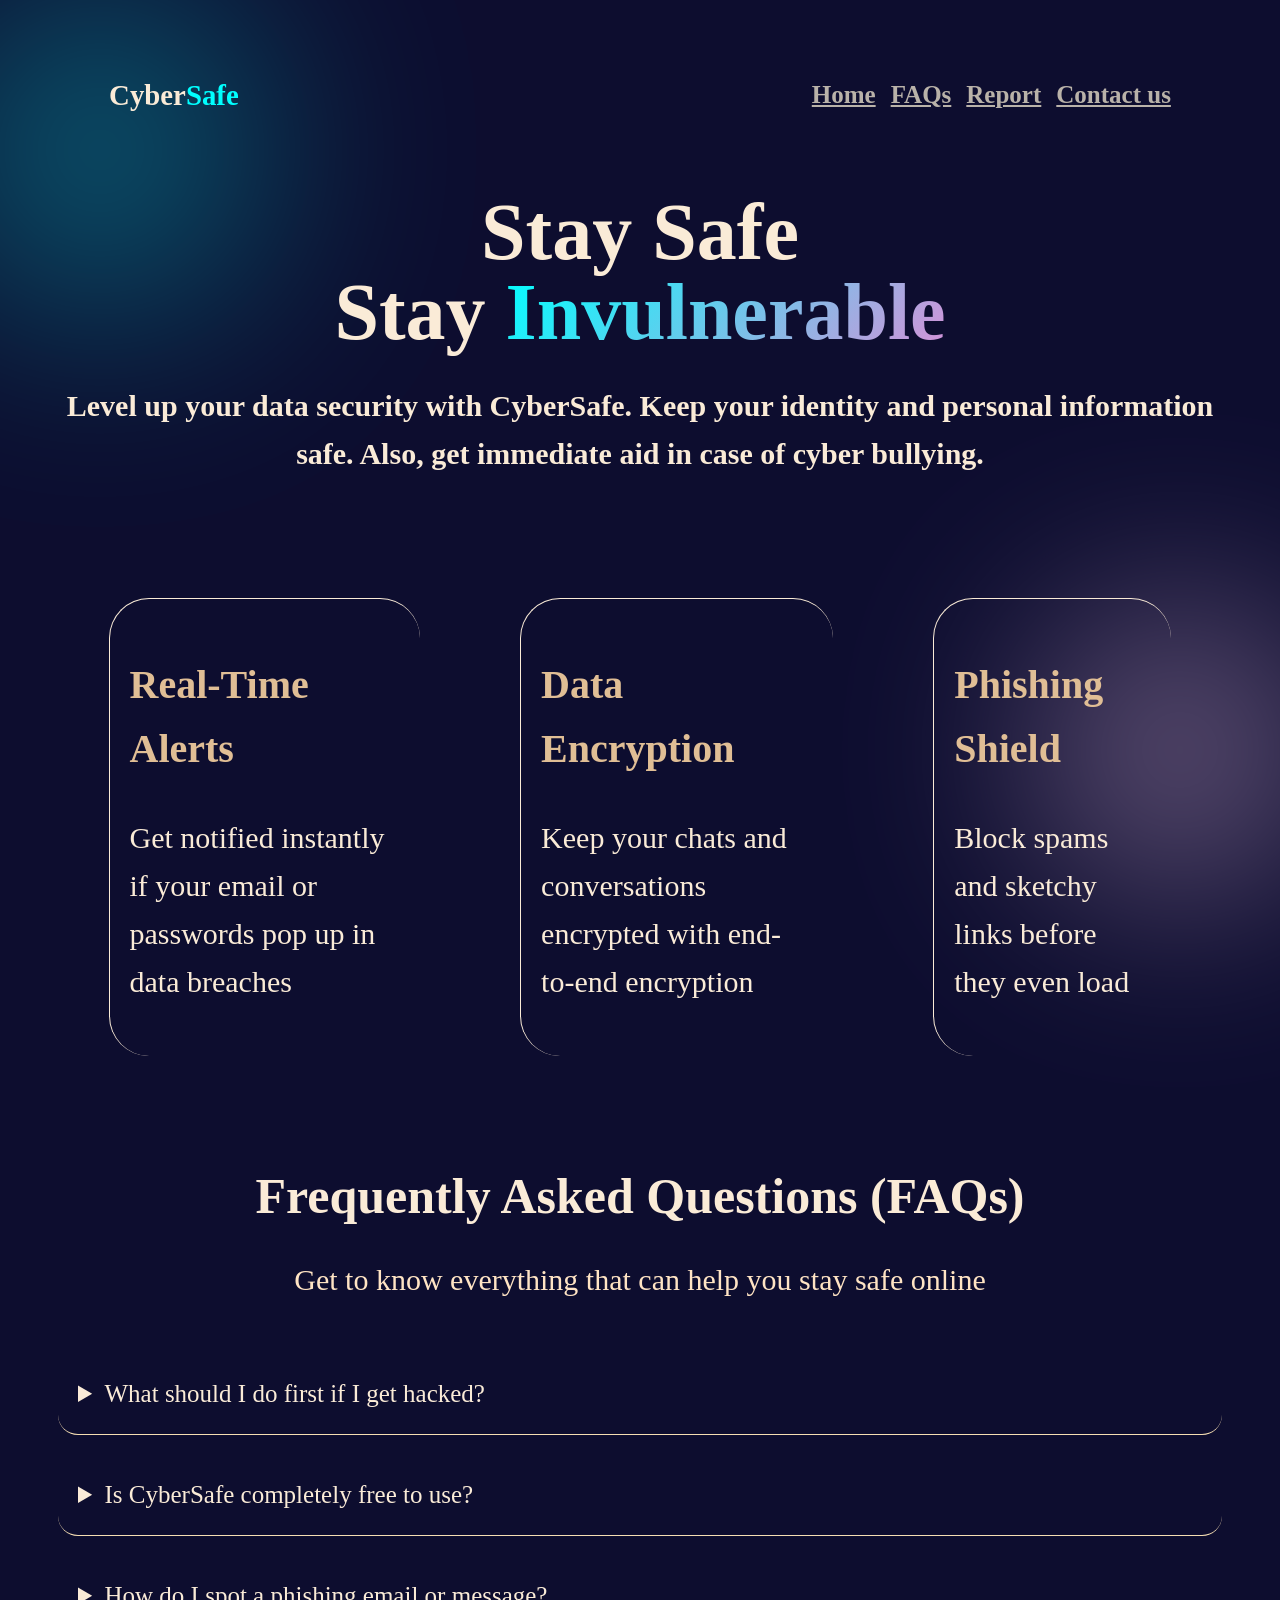
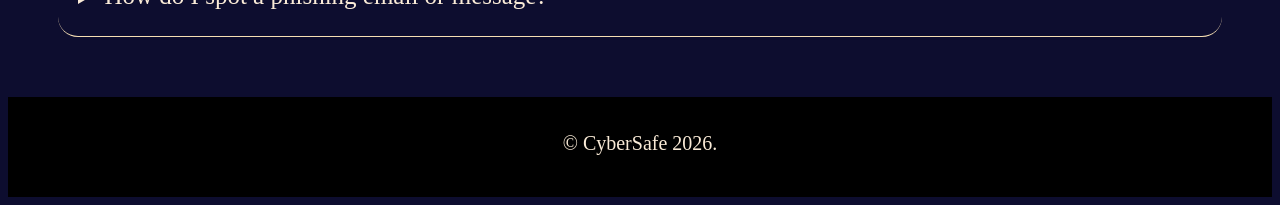
==== index.html @ e8f2efed "Organise files for GitHub pages" ====
<!DOCTYPE html>
<html>
    <head>
        <title>CyberSafe</title>
        <meta name="viewport" content="width=device-width initial-scale=1.0">
        <link rel="stylesheet" href="style/stylehome.css">
    </head>
    <body>
        <div class="blur1"></div>
        <div class="blur2"></div>
        <nav class="navbar">
            <div class="icon">
                <h1>Cyber<span class="span">Safe</span></h1>
            </div>
            <ul class="nav-links">
                <li><a href="index.html">Home</a></li>
                <li><a href="#faq">FAQs</a></li>
                <li><a href="report.html">Report</a></li>
                <li><a href="contact.html">Contact us</a></li>
            </ul>
        </nav>
        <header class="head">
            <h1>Stay Safe</h1>
            <h1>Stay <span class="gradient">Invulnerable</span></h1>
            <p>Level up your data security with CyberSafe. Keep your identity and personal information safe.
            Also, get immediate aid in case of cyber bullying.</p>
        </header>
        <main class="grid-container">
            <div class="cards">
                <div class="card">
                    <h2>Real-Time Alerts</h2>
                    <p>Get notified instantly if your email or passwords pop up in data breaches</p>
                </div>
                <div class="card">
                    <h2>Data Encryption</h2>
                    <p>Keep your chats and conversations encrypted with end-to-end encryption</p>
                </div>
                <div class="card">
                    <h2>Phishing Shield</h2>
                    <p>Block spams and sketchy links before they even load</p>
                </div>
            </div>
            <div class="faq" id="faq">
                <h2>Frequently Asked Questions (FAQs)</h2>
                <p>Get to know everything that can help you stay safe online</p>
                <div class="accordion">
                    <details>
                        <summary>What should I do first if I get hacked?</summary>
                        <div class="accordion-content">
                            <p>Immediately change password on affected accounts, enable Two-Factor Authentication (2FA), and disconnect compromised devices 
                            from Wi-Fi.</p>
                        </div>
                    </details>
                    <details>
                        <summary>Is CyberSafe completely free to use?</summary>
                        <div class="accordion-content">
                            <p>Yes, our basic breach monitoring and scam reporting tools are 100% free for everyone.</p>
                        </div>
                    </details>
                    <details>
                        <summary>How do I spot a phishing email or message?</summary>
                        <div class="accordion-content">
                            <p>Check the sender's actual email address, look for urgent demand language, and never click links promising instant money or unexpected packages.</p>
                        </div>
                    </details>
                </div>
            </div>
        </main>
        <footer>
            <p>&copy; CyberSafe 2026.</p>
        </footer>
    </body>
</html>
---- style/stylehome.css ----
* {
    box-sizing: border-box;
}
body {
    background-color: rgb(13, 13, 47);
    color: antiquewhite;
    min-height: 100vh;
    line-height: 1.6;
    .blur1 {
        position: absolute;
        width: 300px;
        height: 300px;
        border-radius: 50%;
        z-index: -1;
        opacity: 0.4;
        top: 0; 
        left: -50px; 
        background: aqua;
        filter: blur(120px);
    } 
    .blur2 {
        position: absolute;
        width: 300px;
        height: 300px;
        border-radius: 50%;
        z-index: -1;
        opacity: 0.4;
        top: 600px;
        right: -50px;
        background: rgb(223, 186, 223);
        filter: blur(100px);
    }
    .navbar {
        display: flex;
        justify-content: space-between;
        align-items: center;
        padding: 40px 8%;
    }
    .icon {
        font-size: larger;
    }
    .span {
        color: aqua;
    }
    a {
        color: rgb(185, 178, 169);
        font-size: 25px;
    }
    a:hover {
        color: antiquewhite;
        transform: translateY(-5px);
        font-size: 30px;
    }
    ul {
        font-size: larger;
        font-weight: bolder;
        list-style: none;
        display: flex;
        gap: 15px;
    }
    .head {
        font-size: larger;
        font-weight: bolder;
        text-align: center;
    }
    .head h1{
        margin: 20px auto;
        padding: 10px;
        line-height: 0.5;
        font-size: 80px;
    }
    .head p {
        margin: 10px;
        padding: 20px;
        font-size: 30px;
    }
    .gradient {
        background: linear-gradient(135deg, aqua,rgb(215, 144, 215));
        -webkit-background-clip: text;
        -webkit-text-fill-color: transparent;
    }
    .cards {
        display: flex;
        align-items: center;
        justify-content: space-between;
        margin: 2%;
        padding: 2%;
    }
    .card {
        grid-column: span 3,1fr;
        border-radius: 40px;
        border-top: 1px solid;
        border-left: 1px solid;
        box-sizing: border-box;
        box-shadow: inset;
        gap: 50px;
        margin: 50px;
        padding: 20px;
    }
    .card h2 {
        color: rgb(224, 190, 149);
        font-size: 40px;
    }
    .card p {
        font-size: 30px;
    }
    .faq {
        grid-column: span 3;
    }
    .faq h2 {
        text-align: center;
        font-size: 50px;
        margin: 10px;
    }
    .faq> p {
        text-align: center;
        font-size: 30px;
        margin: 20px;
        color: bisque;
    }
    .accordion {
        margin: 20px;
        padding: 20px;
    }
    .accordion summary {
        border-bottom: 1px solid wheat;
        border-radius: 20px;
        margin: 10px;
        padding: 20px;
        font-size: 25px;
    }
    .accordion summary:hover {
        transform: translateY(-5px);
        font-size: 28px;
    }
    .accordion-content p {
        margin: 20px;
        padding: 10px;
        font-size: 25px;
        color: rgb(232, 239, 174);
    }
    footer {
        margin-top: auto;
        min-height: 100px;
        width: 100%;
        background-color: black;
    }
    footer p {
        font-size: 20px;
        margin: 30px auto;
        text-align: center;
        padding: 30px;
    }
}
@media (max-width: 768px) {
    .navbar {
        padding: 30px 5%;
    }
    .head h1 {
        font-size: 55px;
    }
    .head p {
        font-size: 18px;
    }
    .cards {
        flex-direction: column;
    }
    .card {
        width: 90%;
        margin: 20px;
    }
    .faq h2 {
        font-size: 40px;
    }
    .faq > p {
        font-size: 24px;
    }
    .accordion-content p {
        font-size: 20px;
    }
}
@media (max-width: 480px) {
    .navbar {
        flex-direction: column;
        gap: 15px;
        padding: 20px;
    }
    ul {
        flex-direction: column;
        text-align: center;
        gap: 8px;
    }
    .head h1 {
        font-size: 40px;
        line-height: 1;
    }
    .head p {
        font-size: 16px;
        padding: 10px;
    }
    .cards {
        flex-direction: column;
        margin: 5%;
        padding: 0;
    }
    .card {
        width: 100%;
        margin: 10px 0;
        padding: 15px;
    }
    .faq h2 {
        font-size: 32px;
    }
    .faq > p {
        font-size: 18px;
    }
    .accordion {
        margin: 10px;
        padding: 5px;
    }
    .accordion summary {
        padding: 15px;
        font-size: 16px;
    }
    .accordion-content p {
        font-size: 17px;
        margin: 10px;
        padding: 5px;
    }
    p {
        font-size: 16px;
        margin: 10px;
        padding: 10px;
    }
    footer {
        height: auto;
        min-height: 80px;
    }
    .blur1,
    .blur2 {
        width: 200px;
        height: 200px;
    }
}
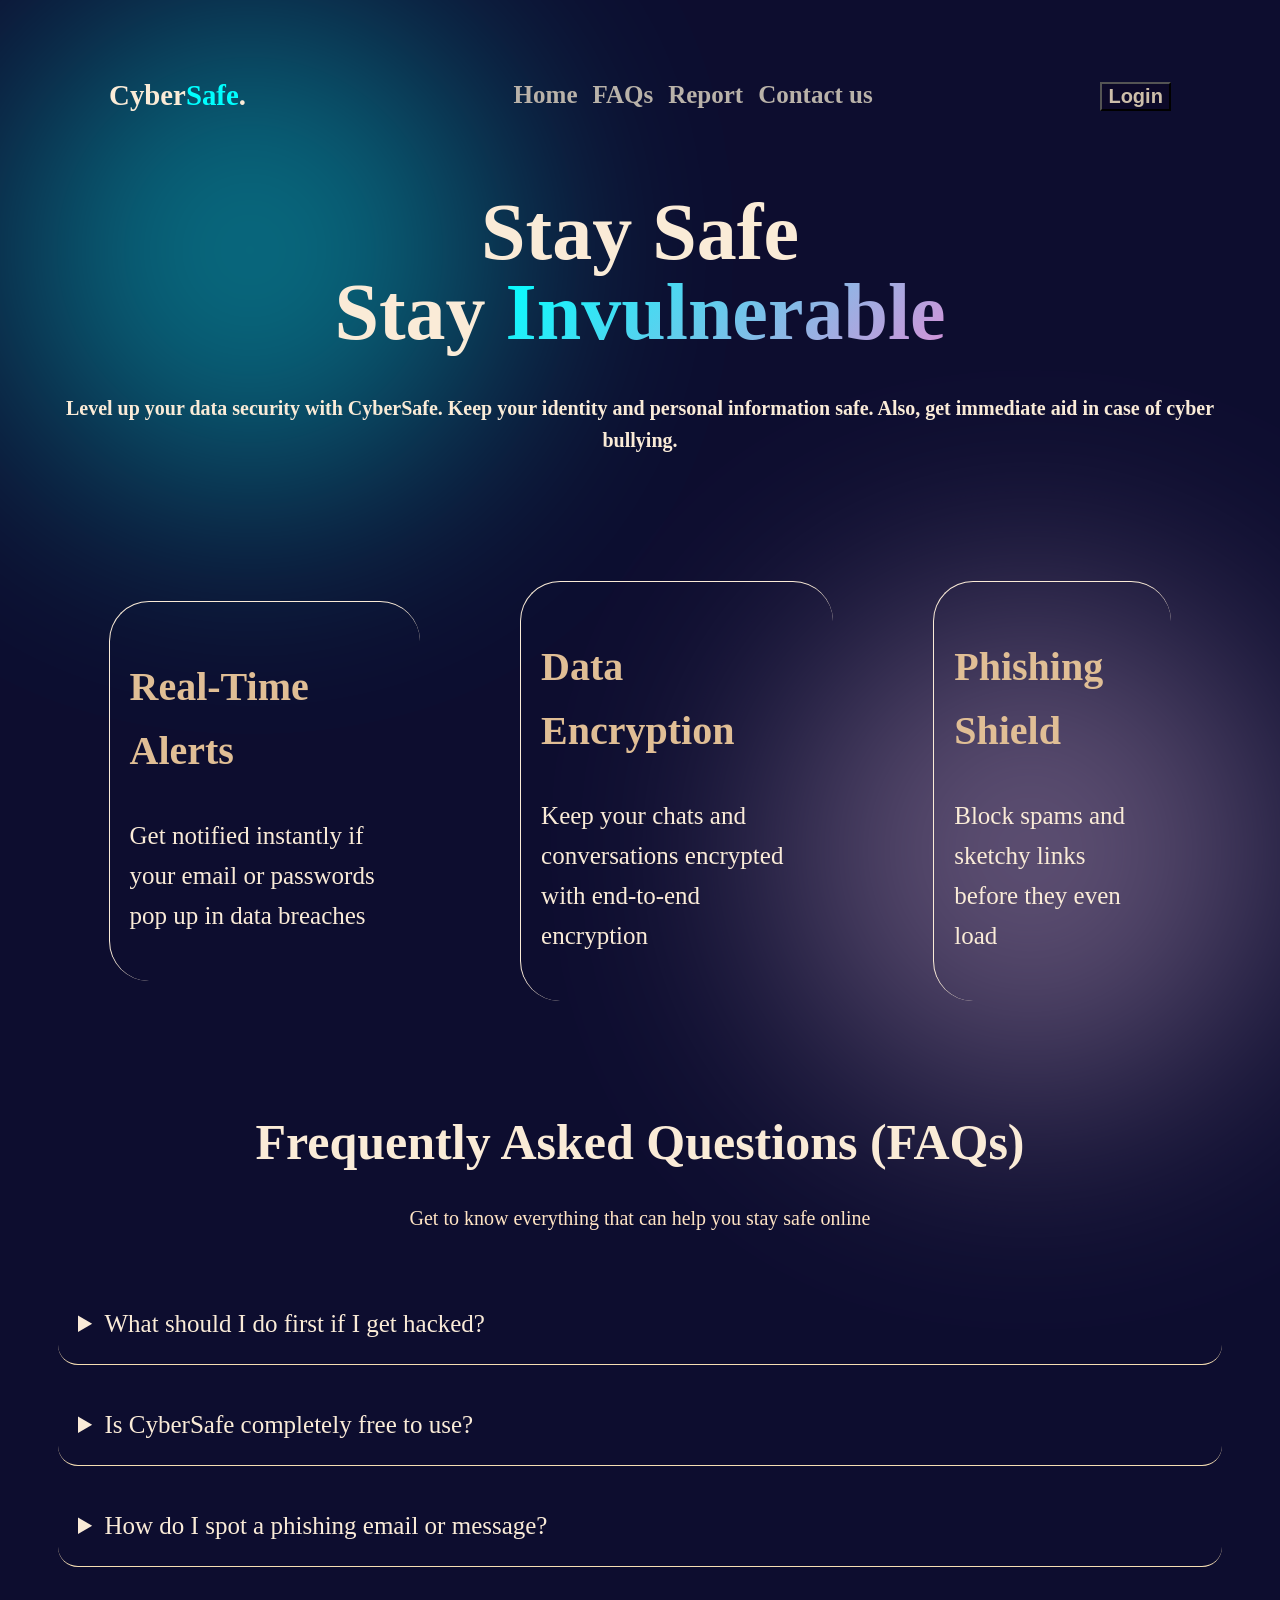
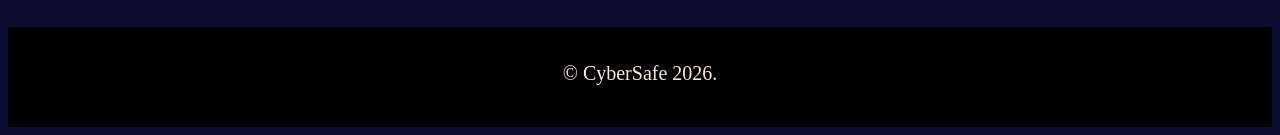
==== commit ef433c27: "Scroll to FAQs" ====
--- a/index.html
+++ b/index.html
@@ -10,7 +10,7 @@
         <div class="blur2"></div>
         <nav class="navbar">
             <div class="icon">
-                <h1>Cyber<span class="span">Safe</span></h1>
+                <h1>Cyber<span class="span">Safe</span>.</h1>
             </div>
             <ul class="nav-links">
                 <li><a href="index.html">Home</a></li>
@@ -18,6 +18,9 @@
                 <li><a href="report.html">Report</a></li>
                 <li><a href="contact.html">Contact us</a></li>
             </ul>
+            <div class="login">
+                <a href="loginform.html"><button>Login</button></a>
+            </div>
         </nav>
         <header class="head">
             <h1>Stay Safe</h1>
--- a/style/stylehome.css
+++ b/style/stylehome.css
@@ -1,5 +1,8 @@
 * {
     box-sizing: border-box;
+}
+html {
+        scroll-behavior: smooth;
 }
 body {
     background-color: rgb(13, 13, 47);
@@ -8,27 +11,27 @@
     line-height: 1.6;
     .blur1 {
         position: absolute;
-        width: 300px;
-        height: 300px;
+        width: 500px;
+        height: 500px;
         border-radius: 50%;
         z-index: -1;
         opacity: 0.4;
         top: 0; 
-        left: -50px; 
+        left: 0; 
         background: aqua;
         filter: blur(120px);
     } 
     .blur2 {
         position: absolute;
-        width: 300px;
-        height: 300px;
+        width: 500px;
+        height: 500px;
         border-radius: 50%;
         z-index: -1;
         opacity: 0.4;
         top: 600px;
-        right: -50px;
+        right: 0;
         background: rgb(223, 186, 223);
-        filter: blur(100px);
+        filter: blur(120px);
     }
     .navbar {
         display: flex;
@@ -45,11 +48,10 @@
     a {
         color: rgb(185, 178, 169);
         font-size: 25px;
-    }
-    a:hover {
+        text-decoration: none;
+    }
+    a:hover {        
         color: antiquewhite;
-        transform: translateY(-5px);
-        font-size: 30px;
     }
     ul {
         font-size: larger;
@@ -58,6 +60,13 @@
         display: flex;
         gap: 15px;
     }
+    button {
+        font-size: 20px;
+        font-weight: bold;
+        color: rgb(205, 190, 170);
+        background-color: rgb(12, 9, 40);
+        cursor: pointer;
+    }
     .head {
         font-size: larger;
         font-weight: bolder;
@@ -70,13 +79,13 @@
         font-size: 80px;
     }
     .head p {
-        margin: 10px;
-        padding: 20px;
-        font-size: 30px;
+        margin: 30px;
+        padding: 20px;
+        font-size: 20px;
     }
     .gradient {
         background: linear-gradient(135deg, aqua,rgb(215, 144, 215));
-        -webkit-background-clip: text;
+        background-clip: text;
         -webkit-text-fill-color: transparent;
     }
     .cards {
@@ -102,7 +111,7 @@
         font-size: 40px;
     }
     .card p {
-        font-size: 30px;
+        font-size: 25px;
     }
     .faq {
         grid-column: span 3;
@@ -114,7 +123,7 @@
     }
     .faq> p {
         text-align: center;
-        font-size: 30px;
+        font-size: 20px;
         margin: 20px;
         color: bisque;
     }
@@ -128,10 +137,6 @@
         margin: 10px;
         padding: 20px;
         font-size: 25px;
-    }
-    .accordion summary:hover {
-        transform: translateY(-5px);
-        font-size: 28px;
     }
     .accordion-content p {
         margin: 20px;
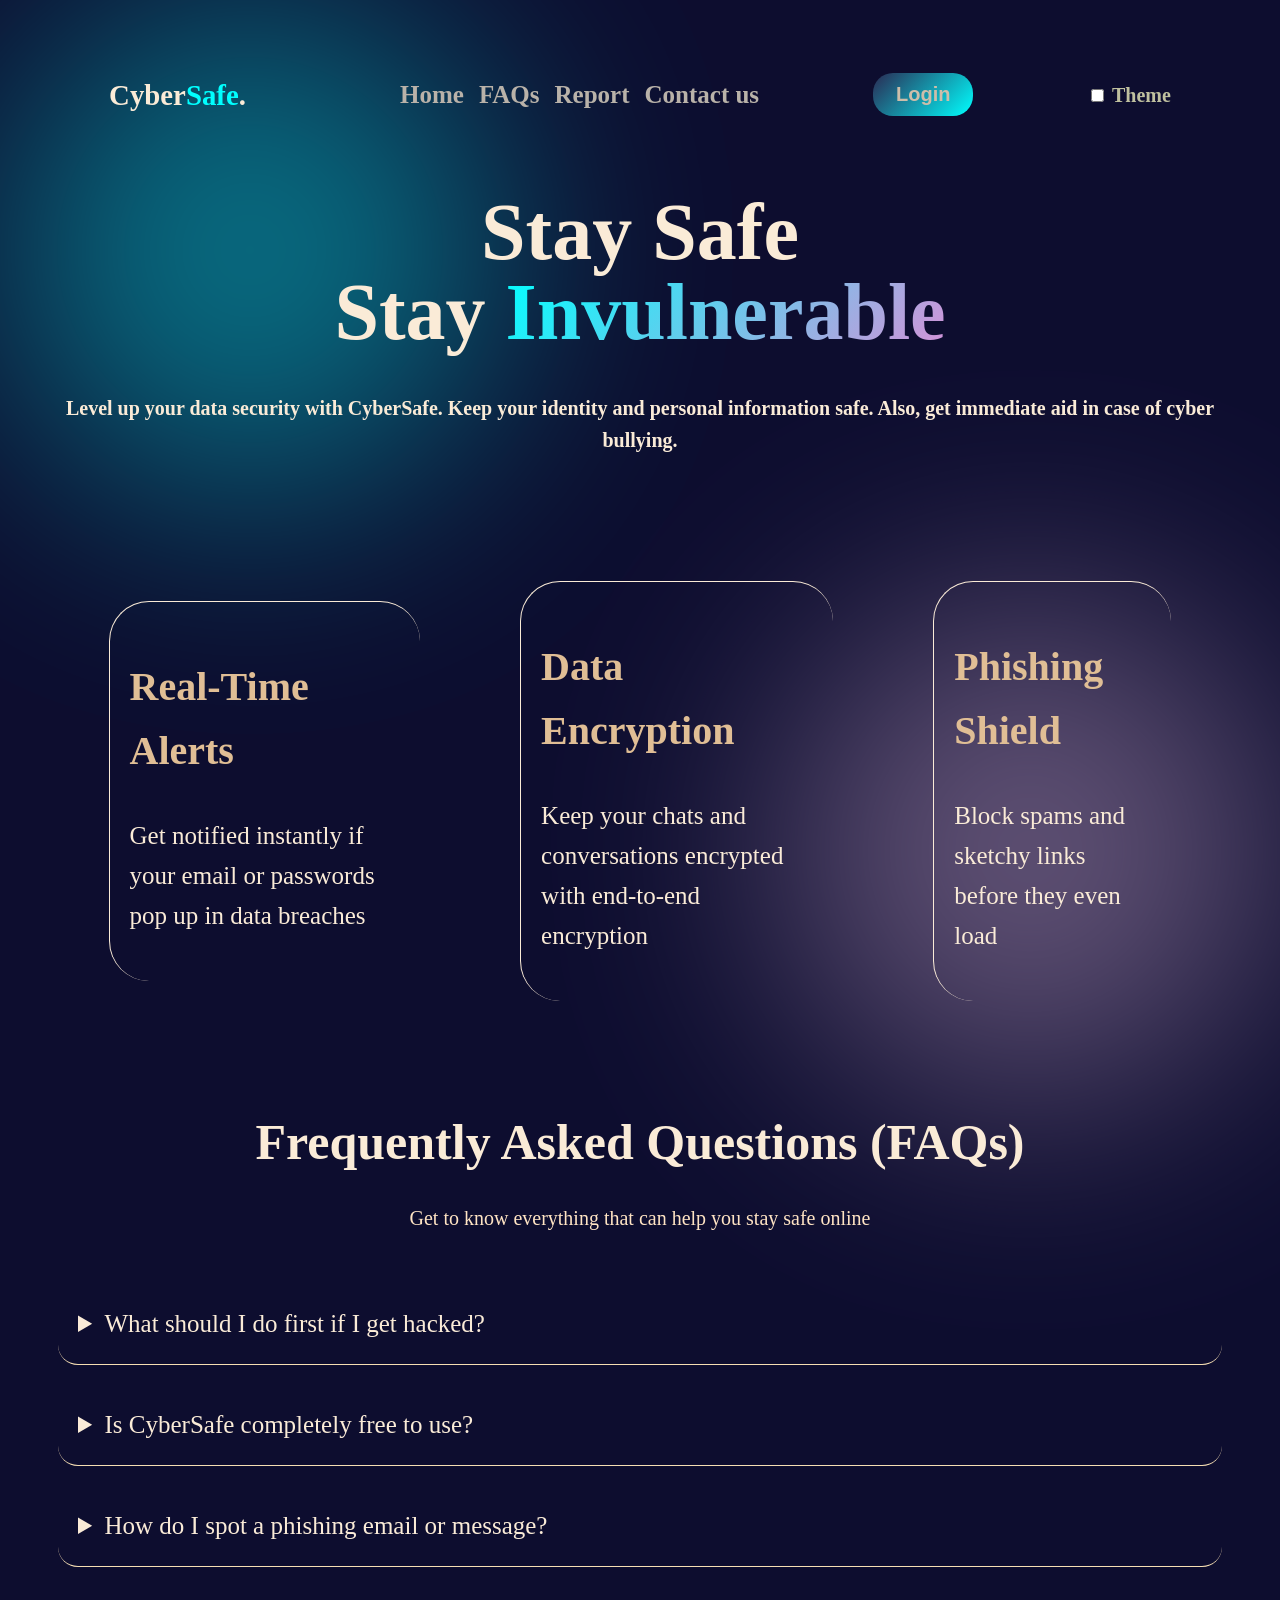
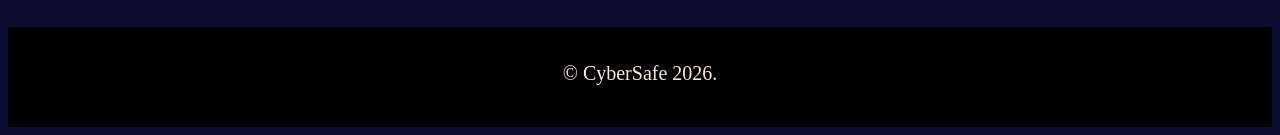
==== commit e768a1a8: "Added theme button" ====
--- a/index.html
+++ b/index.html
@@ -21,6 +21,10 @@
             <div class="login">
                 <a href="loginform.html"><button>Login</button></a>
             </div>
+            <label class="theme">
+                <input type="checkbox">
+                <span class="mode">Theme</span>
+            </label>
         </nav>
         <header class="head">
             <h1>Stay Safe</h1>
--- a/style/stylehome.css
+++ b/style/stylehome.css
@@ -4,6 +4,73 @@
 html {
         scroll-behavior: smooth;
 }
+body:has(.theme input:checked) {
+        background-color: rgb(171, 200, 212);
+        .blur1 {
+            background: rgb(20, 16, 57);
+        }
+        .blur2 {
+            background: rgb(68, 28, 78);
+        }
+        .navbar a {
+            color: rgb(43, 88, 49);
+        }
+        a:hover {
+            color: rgb(14, 34, 16);
+        }
+        .icon {
+            color: rgb(33, 31, 73);
+        }
+        .icon span {
+            color: aquamarine;
+        }
+        .login button {
+            color: rgb(17, 42, 21);
+            background: linear-gradient(135deg, rgb(20, 16, 57), rgb(0, 255, 255));
+        }
+        .theme {
+            color: rgb(20, 16, 57);
+        }
+        .head h1 {
+            color: rgb(20, 16, 57);
+        }
+        .gradient {
+            background: linear-gradient(135deg, rgb(18, 22, 52), aqua);
+            background-clip: text;
+            -webkit-text-fill-color: transparent;
+        }
+        .head p {
+            color: rgb(76, 77, 34);
+        }
+        .card {
+            border-top: 5px solid rgb(83, 36, 92);
+            border-left: 5px solid rgb(83, 36, 92);
+            border-radius: 40px;
+        }
+        .card h2 {
+            color: rgb(88, 43, 105);
+        }
+        .card p {
+            font-weight: bold;
+            color: rgb(43, 88, 49);
+        }
+        .faq h2 {
+            color: rgb(43, 28, 65);
+        }
+        .faq > p {
+            font-weight: bold;
+            color: rgb(63, 109, 129);
+        }
+        .accordion summary {
+            border-bottom: 5px solid rgb(38, 15, 43);
+            color: rgb(30, 65, 28);
+            font-weight: bold;
+        }
+        .accordion-content p {
+            color: rgb(52, 116, 60);
+            font-weight: bold;
+        }  
+    } 
 body {
     background-color: rgb(13, 13, 47);
     color: antiquewhite;
@@ -61,12 +128,22 @@
         gap: 15px;
     }
     button {
+        border: none;
+        border-radius: 20px;
+        width: 100px;
+        padding: 10px;
         font-size: 20px;
         font-weight: bold;
         color: rgb(205, 190, 170);
-        background-color: rgb(12, 9, 40);
+        background: linear-gradient(135deg, rgb(42, 42, 83), aqua);
+        background-clip: border-box;
         cursor: pointer;
     }
+    .theme {
+            color: rgb(191, 192, 159);
+            font-size: 20px;
+            font-weight: bold;
+        }
     .head {
         font-size: larger;
         font-weight: bolder;
